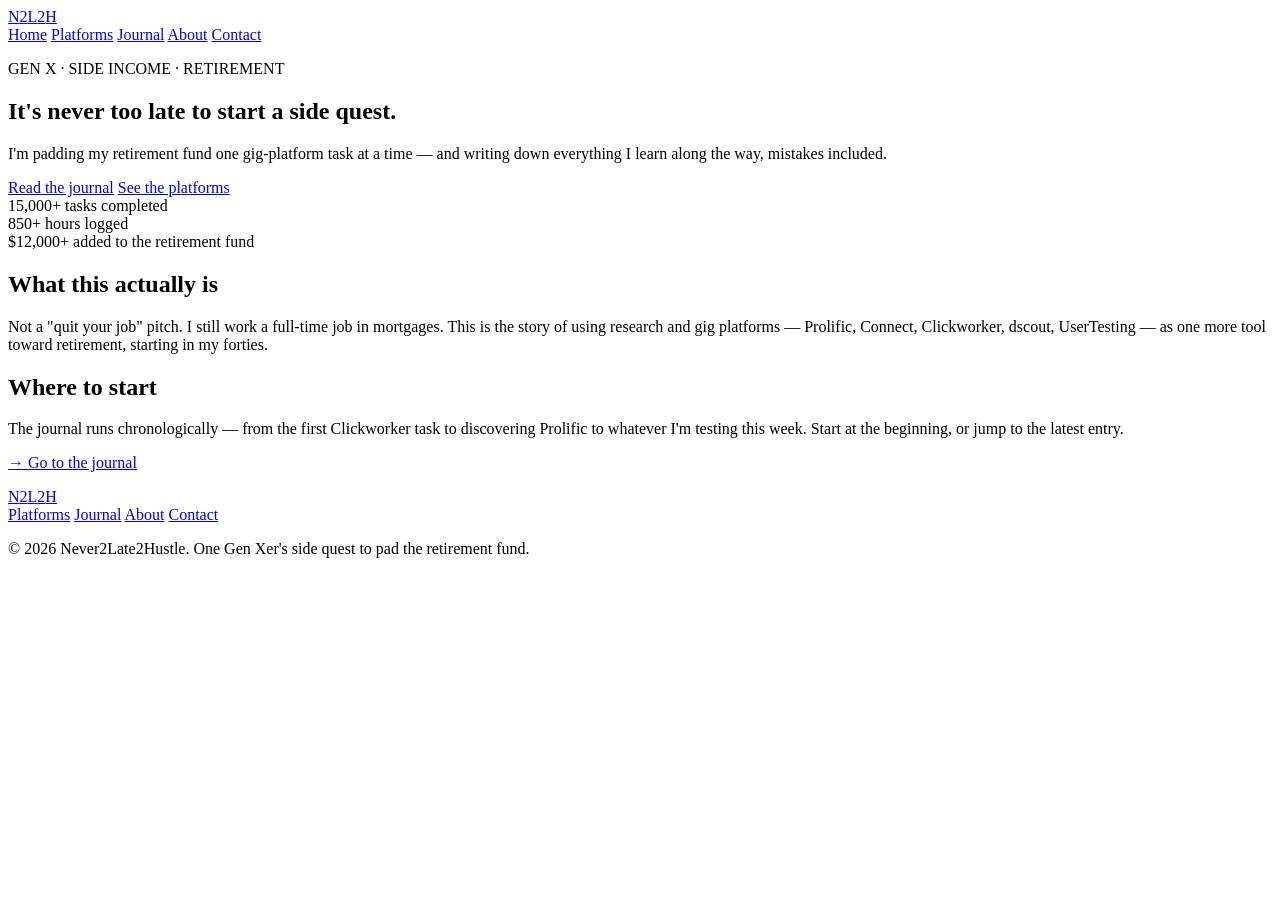
==== index.html @ de8c7974 "Add files via upload" ====
<!DOCTYPE html>
<html lang="en">
<head>
<meta charset="UTF-8">
<meta name="viewport" content="width=device-width, initial-scale=1.0">
<title>Never2Late2Hustle — One Gen Xer's Side Quest to Pad the Retirement Fund</title>
<meta name="description" content="Never2Late2Hustle: one Gen Xer's side quest to pad the retirement fund, one gig-platform task at a time.">
<link rel="preconnect" href="https://fonts.googleapis.com">
<link href="https://fonts.googleapis.com/css2?family=Fraunces:opsz,wght@9..144,500;9..144,600&family=IBM+Plex+Sans:wght@400;500;600&display=swap" rel="stylesheet">
<link rel="stylesheet" href="css/styles.css">
</head>
<body>

<header class="site-header">
  <div class="header-inner">
    <a class="wordmark" href="index.html">N<span class="num">2</span>L<span class="num">2</span>H</a>
    <nav class="site-nav">
      <a href="index.html" class="active">Home</a>
      <a href="platforms.html">Platforms</a>
      <a href="journal.html">Journal</a>
      <a href="about.html">About</a>
      <a href="contact.html">Contact</a>
    </nav>
  </div>
</header>

<main>
  <section class="hero">
    <p class="kicker">GEN X · SIDE INCOME · RETIREMENT</p>
    <h1>It's never too late to start a side quest.</h1>
    <p class="lede">I'm padding my retirement fund one gig-platform task at a time — and writing down everything I learn along the way, mistakes included.</p>
    <div class="cta-row">
      <a class="btn btn-primary" href="journal.html">Read the journal</a>
      <a class="btn btn-ghost" href="platforms.html">See the platforms</a>
    </div>
  </section>

  <div class="ledger">
    <div class="ledger-row">
      <div class="ledger-item">
        <span class="figure"><!-- TODO: confirm before publishing -->15,000+</span>
        <span class="label">tasks completed</span>
      </div>
      <div class="ledger-item">
        <span class="figure"><!-- TODO: confirm before publishing -->850+</span>
        <span class="label">hours logged</span>
      </div>
      <div class="ledger-item">
        <span class="figure"><!-- TODO: confirm before publishing -->$12,000+</span>
        <span class="label">added to the retirement fund</span>
      </div>
    </div>
  </div>

  <section class="section">
    <h2>What this actually is</h2>
    <p class="section-intro">Not a "quit your job" pitch. I still work a full-time job in mortgages. This is the story of using research and gig platforms — Prolific, Connect, Clickworker, dscout, UserTesting — as one more tool toward retirement, starting in my forties.</p>
  </section>

  <section class="section">
    <h2>Where to start</h2>
    <p class="section-intro">The journal runs chronologically — from the first Clickworker task to discovering Prolific to whatever I'm testing this week. Start at the beginning, or jump to the latest entry.</p>
    <p><a href="journal.html">→ Go to the journal</a></p>
  </section>
</main>

<footer class="site-footer">
  <div class="footer-inner">
    <a class="wordmark" href="index.html">N<span class="num">2</span>L<span class="num">2</span>H</a>
    <div class="footer-links">
      <a href="platforms.html">Platforms</a>
      <a href="journal.html">Journal</a>
      <a href="about.html">About</a>
      <a href="contact.html">Contact</a>
    </div>
  </div>
  <p class="footer-note">© <span id="year"></span> Never2Late2Hustle. One Gen Xer's side quest to pad the retirement fund.</p>
</footer>

<script>document.getElementById('year').textContent = new Date().getFullYear();</script>
</body>
</html>
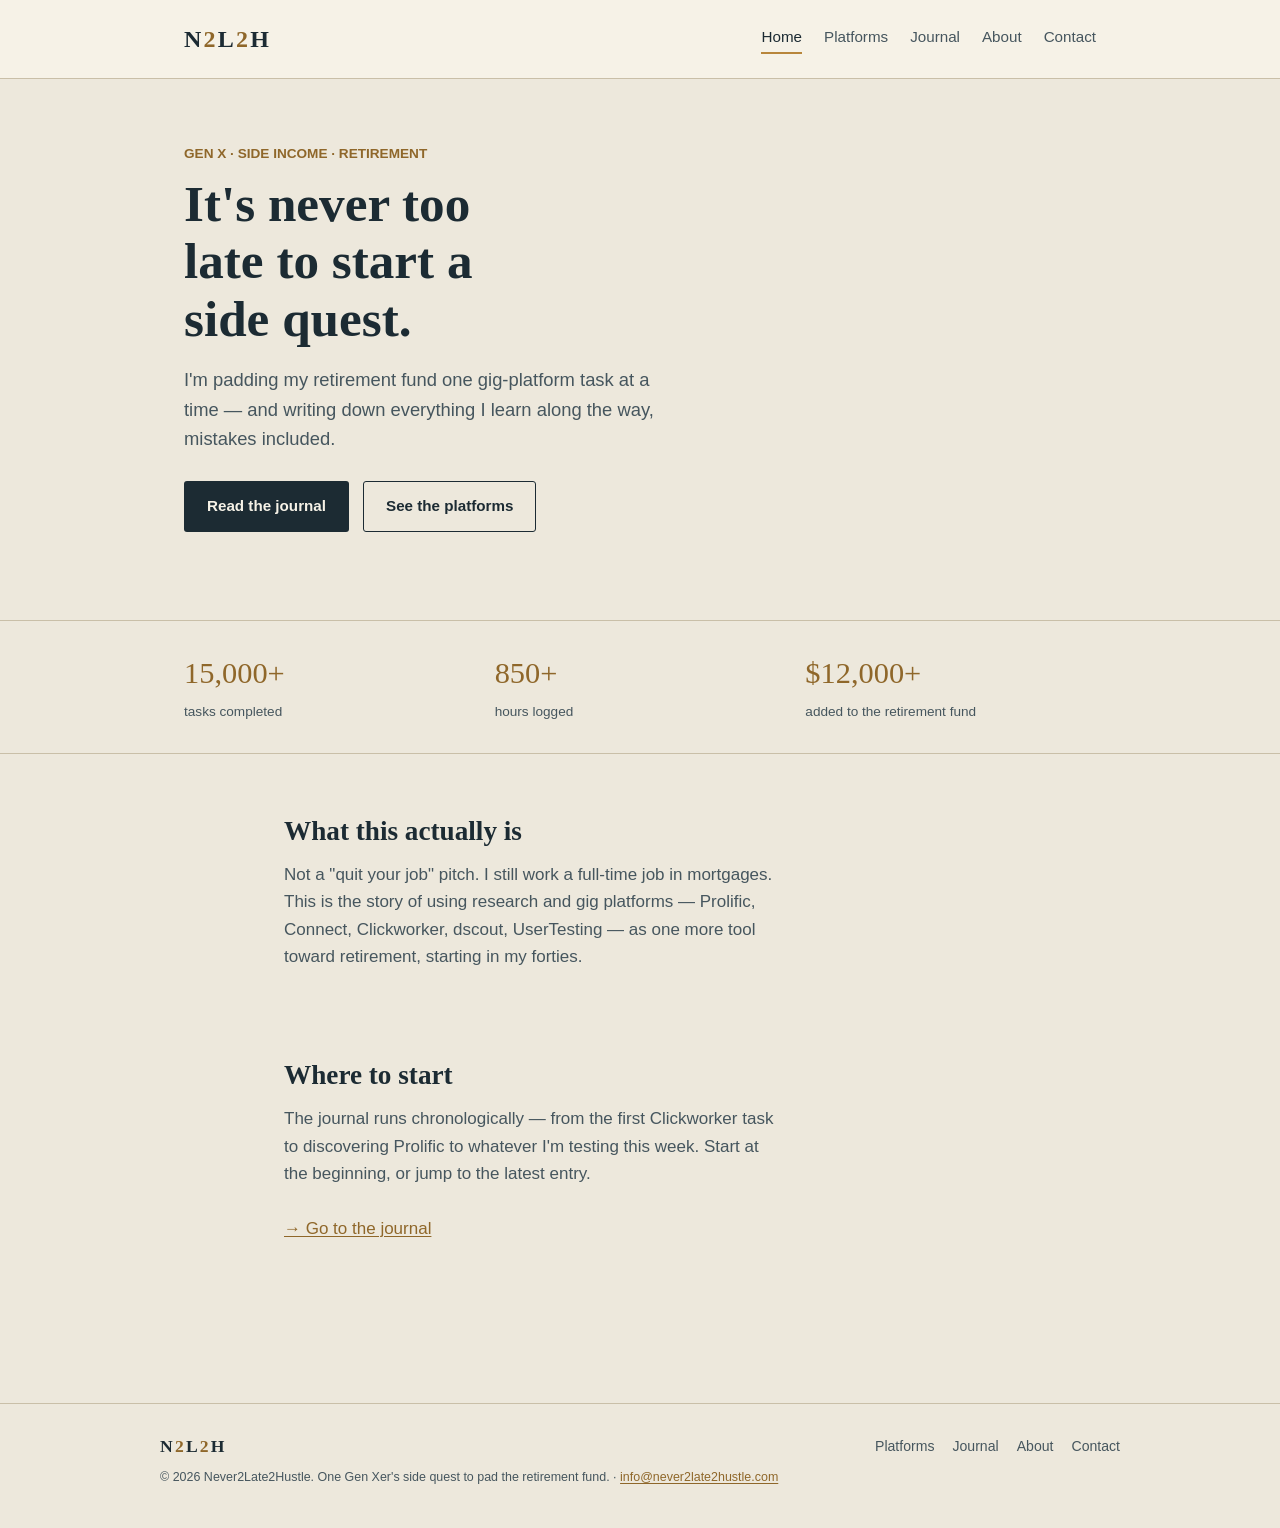
==== commit aace6d31: "Update index.html" ====
--- a/index.html
+++ b/index.html
@@ -74,9 +74,12 @@
       <a href="contact.html">Contact</a>
     </div>
   </div>
-  <p class="footer-note">© <span id="year"></span> Never2Late2Hustle. One Gen Xer's side quest to pad the retirement fund.</p>
+  <p class="footer-note">© <span id="year"></span> Never2Late2Hustle. One Gen Xer's side quest to pad the retirement fund. · <a href="mailto:info@never2late2hustle.com">info@never2late2hustle.com</a></p>
 </footer>
 
 <script>document.getElementById('year').textContent = new Date().getFullYear();</script>
 </body>
 </html>
+
+</body>
+</html>
--- a/css/styles.css
+++ b/css/styles.css
@@ -0,0 +1,278 @@
+/* ============================================
+   Never2Late2Hustle — design tokens
+   Palette: ledger navy + brass, paper ground
+   Type: Fraunces (display serif) / IBM Plex Sans (body)
+   ============================================ */
+
+:root{
+  --paper: #EDE8DC;
+  --paper-raised: #F6F2E7;
+  --ink: #1C2B33;
+  --ink-soft: #46565E;
+  --brass: #B8863B;
+  --brass-deep: #8F672A;
+  --rule: #C9BFA8;
+  --green: #4A6350;
+
+  --serif: "Fraunces", Georgia, serif;
+  --sans: "IBM Plex Sans", -apple-system, BlinkMacSystemFont, "Segoe UI", sans-serif;
+
+  --max: 760px;
+}
+
+*{ box-sizing: border-box; }
+html{ scroll-behavior: smooth; }
+
+body{
+  margin: 0;
+  background: var(--paper);
+  color: var(--ink);
+  font-family: var(--sans);
+  font-size: 17px;
+  line-height: 1.6;
+  -webkit-font-smoothing: antialiased;
+}
+
+a{ color: var(--brass-deep); text-decoration-thickness: 1px; text-underline-offset: 2px; }
+a:hover{ color: var(--ink); }
+
+img{ max-width: 100%; display: block; }
+
+/* ---------- Logo / wordmark ---------- */
+.wordmark{
+  font-family: var(--serif);
+  font-weight: 600;
+  font-size: 1.5rem;
+  letter-spacing: 0.01em;
+  color: var(--ink);
+  text-decoration: none;
+  display: inline-flex;
+  align-items: baseline;
+  gap: 2px;
+}
+.wordmark .num{ color: var(--brass-deep); font-variant-numeric: oldstyle-nums; }
+.wordmark:hover{ color: var(--ink); }
+
+/* ---------- Header / nav ---------- */
+.site-header{
+  border-bottom: 1px solid var(--rule);
+  background: var(--paper-raised);
+}
+.header-inner{
+  max-width: 960px;
+  margin: 0 auto;
+  padding: 20px 24px;
+  display: flex;
+  align-items: center;
+  justify-content: space-between;
+  gap: 16px;
+  flex-wrap: wrap;
+}
+.site-nav{
+  display: flex;
+  gap: 22px;
+  font-size: 0.95rem;
+}
+.site-nav a{
+  color: var(--ink-soft);
+  text-decoration: none;
+  padding-bottom: 3px;
+  border-bottom: 2px solid transparent;
+}
+.site-nav a:hover, .site-nav a.active{
+  color: var(--ink);
+  border-bottom-color: var(--brass);
+}
+
+/* ---------- Layout shells ---------- */
+.container{
+  max-width: var(--max);
+  margin: 0 auto;
+  padding: 0 24px;
+}
+main{ padding-bottom: 80px; }
+
+/* ---------- Hero ---------- */
+.hero{
+  padding: 64px 24px 48px;
+  max-width: 960px;
+  margin: 0 auto;
+}
+.hero .kicker{
+  font-family: var(--sans);
+  font-size: 0.85rem;
+  color: var(--brass-deep);
+  font-weight: 600;
+  margin: 0 0 10px;
+}
+.hero h1{
+  font-family: var(--serif);
+  font-size: clamp(2.1rem, 5vw, 3.2rem);
+  line-height: 1.12;
+  margin: 0 0 18px;
+  max-width: 14ch;
+}
+.hero p.lede{
+  font-size: 1.15rem;
+  color: var(--ink-soft);
+  max-width: 46ch;
+  margin: 0 0 28px;
+}
+.hero .cta-row{ display: flex; gap: 14px; flex-wrap: wrap; }
+
+.btn{
+  display: inline-block;
+  font-family: var(--sans);
+  font-weight: 600;
+  font-size: 0.95rem;
+  padding: 12px 22px;
+  border-radius: 3px;
+  text-decoration: none;
+  border: 1px solid transparent;
+}
+.btn-primary{ background: var(--ink); color: var(--paper-raised); }
+.btn-primary:hover{ background: var(--brass-deep); color: #fff; }
+.btn-ghost{ border-color: var(--ink); color: var(--ink); }
+.btn-ghost:hover{ background: var(--ink); color: var(--paper-raised); }
+
+/* ---------- Stat ledger ---------- */
+.ledger{
+  border-top: 1px solid var(--rule);
+  border-bottom: 1px solid var(--rule);
+  margin: 40px 0 0;
+}
+.ledger-row{
+  max-width: 960px;
+  margin: 0 auto;
+  padding: 28px 24px;
+  display: grid;
+  grid-template-columns: repeat(3, 1fr);
+  gap: 20px;
+}
+.ledger-item{ text-align: left; }
+.ledger-item .figure{
+  font-family: var(--serif);
+  font-size: 1.9rem;
+  color: var(--brass-deep);
+  display: block;
+}
+.ledger-item .label{
+  font-size: 0.85rem;
+  color: var(--ink-soft);
+}
+@media (max-width: 600px){
+  .ledger-row{ grid-template-columns: 1fr; }
+}
+
+/* ---------- Section headings ---------- */
+.section{ max-width: 760px; margin: 0 auto; padding: 56px 24px 0; }
+.section h2{
+  font-family: var(--serif);
+  font-size: 1.7rem;
+  margin: 0 0 8px;
+}
+.section .section-intro{
+  color: var(--ink-soft);
+  max-width: 52ch;
+  margin: 0 0 28px;
+}
+
+/* ---------- Platform cards (deliberately not identical rounded-card kit) ---------- */
+.platform-list{ display: flex; flex-direction: column; }
+.platform-row{
+  display: grid;
+  grid-template-columns: 140px 1fr;
+  gap: 20px;
+  padding: 20px 0;
+  border-top: 1px solid var(--rule);
+}
+.platform-row:last-child{ border-bottom: 1px solid var(--rule); }
+.platform-row .name{
+  font-family: var(--serif);
+  font-size: 1.1rem;
+  padding-top: 2px;
+}
+.platform-row .status{
+  display: inline-block;
+  font-size: 0.75rem;
+  color: var(--green);
+  margin-top: 4px;
+}
+.platform-row p{ margin: 0; color: var(--ink-soft); }
+@media (max-width: 560px){
+  .platform-row{ grid-template-columns: 1fr; gap: 4px; }
+}
+
+/* ---------- Journal list ---------- */
+.entry{
+  padding: 24px 0;
+  border-top: 1px solid var(--rule);
+}
+.entry:last-child{ border-bottom: 1px solid var(--rule); }
+.entry .date{
+  font-size: 0.82rem;
+  color: var(--brass-deep);
+  font-weight: 600;
+}
+.entry h3{
+  font-family: var(--serif);
+  font-size: 1.35rem;
+  margin: 6px 0 8px;
+}
+.entry h3 a{ color: var(--ink); text-decoration: none; }
+.entry h3 a:hover{ color: var(--brass-deep); }
+.entry p{ color: var(--ink-soft); margin: 0; }
+
+/* ---------- Forms ---------- */
+.form-row{ display: flex; gap: 10px; flex-wrap: wrap; margin-top: 8px; }
+input[type="email"], input[type="text"], textarea{
+  font-family: var(--sans);
+  font-size: 0.95rem;
+  padding: 11px 14px;
+  border: 1px solid var(--rule);
+  border-radius: 3px;
+  background: var(--paper-raised);
+  color: var(--ink);
+  flex: 1;
+  min-width: 200px;
+}
+textarea{ width: 100%; min-height: 140px; resize: vertical; }
+label{ display: block; font-size: 0.85rem; color: var(--ink-soft); margin: 16px 0 6px; }
+form .btn{ border: none; cursor: pointer; }
+
+/* ---------- Footer ---------- */
+.site-footer{
+  border-top: 1px solid var(--rule);
+  margin-top: 64px;
+  padding: 28px 24px 40px;
+}
+.footer-inner{
+  max-width: 960px;
+  margin: 0 auto;
+  display: flex;
+  justify-content: space-between;
+  align-items: center;
+  flex-wrap: wrap;
+  gap: 12px;
+}
+.footer-inner .wordmark{ font-size: 1.1rem; }
+.footer-links{ display: flex; gap: 18px; font-size: 0.88rem; }
+.footer-links a{ color: var(--ink-soft); text-decoration: none; }
+.footer-links a:hover{ color: var(--ink); }
+.footer-note{
+  max-width: 960px;
+  margin: 8px auto 0;
+  font-size: 0.78rem;
+  color: var(--ink-soft);
+}
+
+/* ---------- Reduced motion ---------- */
+@media (prefers-reduced-motion: reduce){
+  html{ scroll-behavior: auto; }
+}
+
+/* ---------- Focus visibility ---------- */
+a:focus-visible, button:focus-visible, input:focus-visible, textarea:focus-visible{
+  outline: 2px solid var(--brass-deep);
+  outline-offset: 2px;
+}
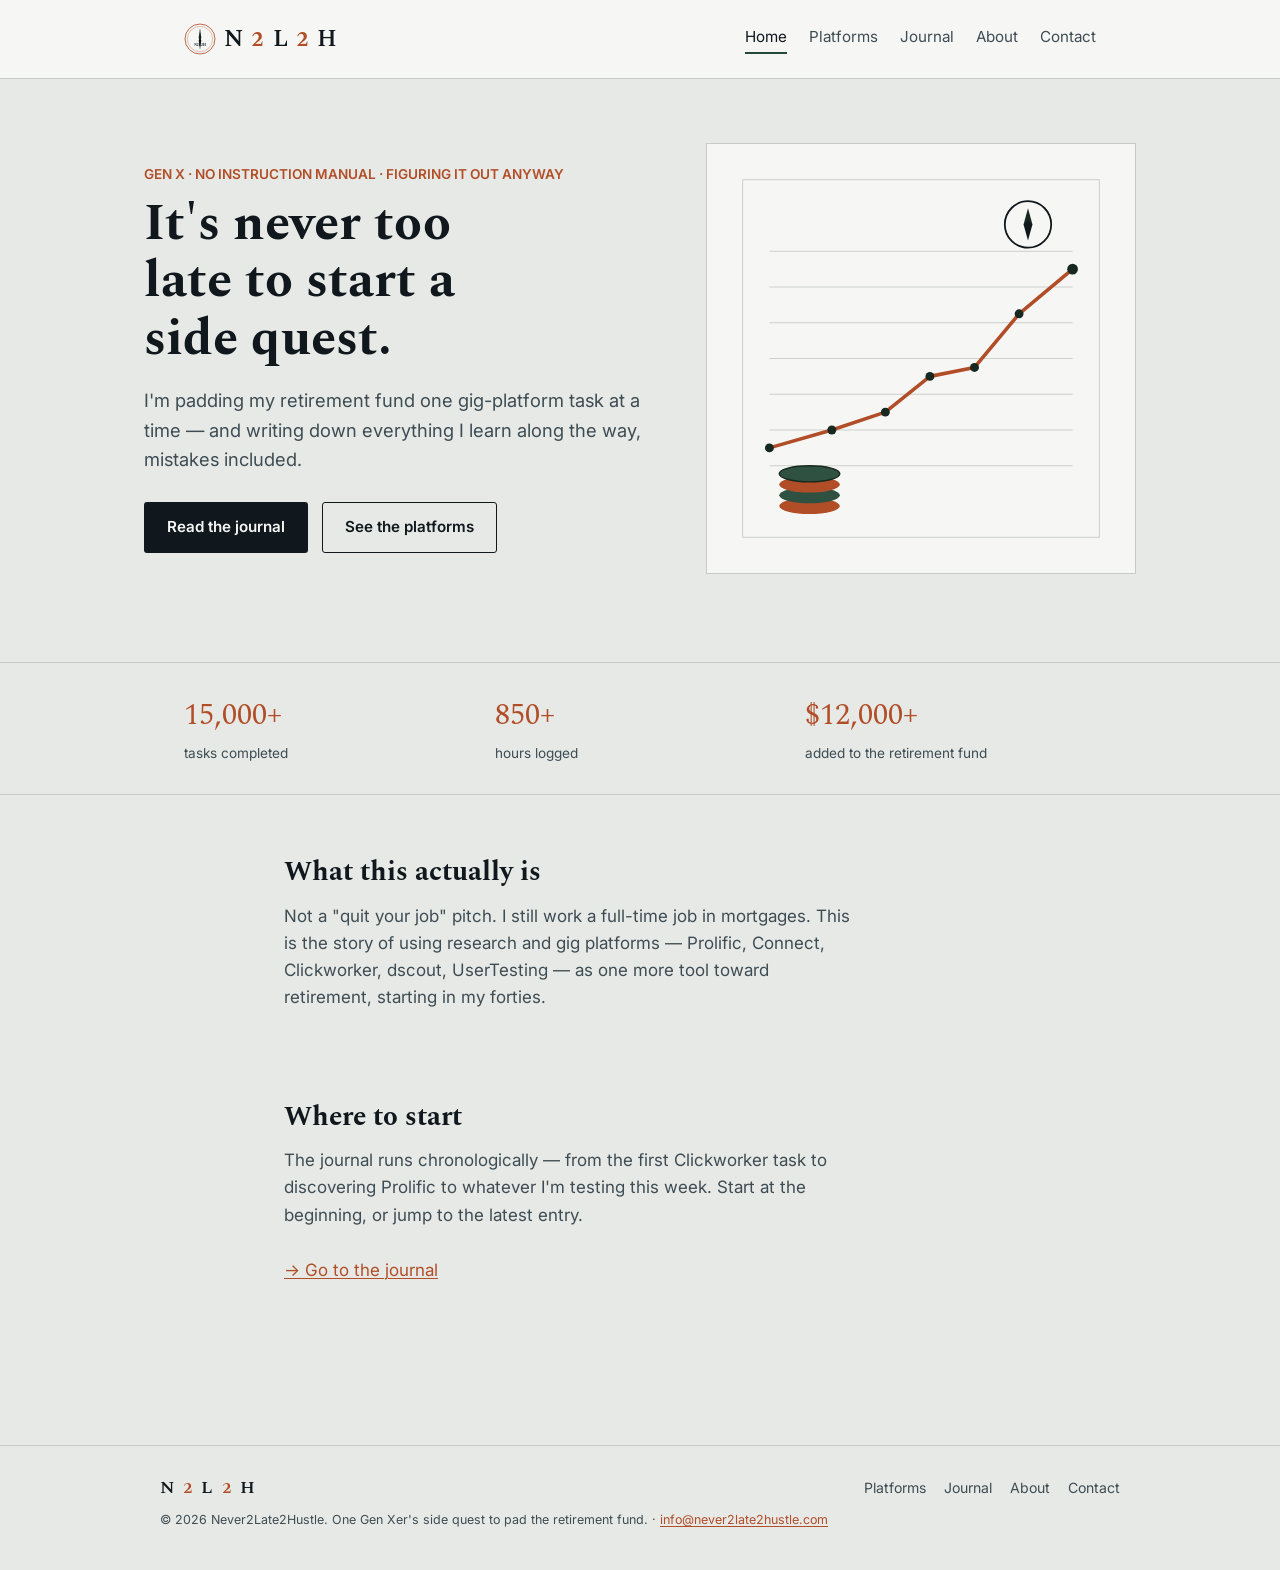
==== commit 672519ea: "Add files via upload" ====
--- a/index.html
+++ b/index.html
@@ -5,15 +5,35 @@
 <meta name="viewport" content="width=device-width, initial-scale=1.0">
 <title>Never2Late2Hustle — One Gen Xer's Side Quest to Pad the Retirement Fund</title>
 <meta name="description" content="Never2Late2Hustle: one Gen Xer's side quest to pad the retirement fund, one gig-platform task at a time.">
+<link rel="canonical" href="https://never2late2hustle.com/">
+<meta property="og:type" content="website">
+<meta property="og:title" content="Never2Late2Hustle — One Gen Xer's Side Quest to Pad the Retirement Fund">
+<meta property="og:description" content="One Gen Xer's side quest to pad the retirement fund, one gig-platform task at a time.">
+<meta property="og:url" content="https://never2late2hustle.com/">
+<meta property="og:image" content="https://never2late2hustle.com/img/hero-ledger.svg">
+<meta name="twitter:card" content="summary_large_image">
+<meta name="twitter:title" content="Never2Late2Hustle">
+<meta name="twitter:description" content="One Gen Xer's side quest to pad the retirement fund.">
+<meta name="twitter:image" content="https://never2late2hustle.com/img/hero-ledger.svg">
+<script type="application/ld+json">
+{
+  "@context": "https://schema.org",
+  "@type": "WebSite",
+  "name": "Never2Late2Hustle",
+  "url": "https://never2late2hustle.com/",
+  "description": "One Gen Xer's side quest to pad the retirement fund, one gig-platform task at a time."
+}
+</script>
 <link rel="preconnect" href="https://fonts.googleapis.com">
-<link href="https://fonts.googleapis.com/css2?family=Fraunces:opsz,wght@9..144,500;9..144,600&family=IBM+Plex+Sans:wght@400;500;600&display=swap" rel="stylesheet">
+<link href="https://fonts.googleapis.com/css2?family=Spectral:wght@500;600;700&family=Inter:wght@400;500;600;700&display=swap" rel="stylesheet">
+<link rel="icon" type="image/svg+xml" href="img/logo-mark.svg">
 <link rel="stylesheet" href="css/styles.css">
 </head>
 <body>
 
 <header class="site-header">
   <div class="header-inner">
-    <a class="wordmark" href="index.html">N<span class="num">2</span>L<span class="num">2</span>H</a>
+    <a class="wordmark" href="index.html"><img src="img/logo-mark.svg" alt="">N<span class="num">2</span>L<span class="num">2</span>H</a>
     <nav class="site-nav">
       <a href="index.html" class="active">Home</a>
       <a href="platforms.html">Platforms</a>
@@ -25,14 +45,18 @@
 </header>
 
 <main>
-  <section class="hero">
-    <p class="kicker">GEN X · SIDE INCOME · RETIREMENT</p>
-    <h1>It's never too late to start a side quest.</h1>
-    <p class="lede">I'm padding my retirement fund one gig-platform task at a time — and writing down everything I learn along the way, mistakes included.</p>
-    <div class="cta-row">
-      <a class="btn btn-primary" href="journal.html">Read the journal</a>
-      <a class="btn btn-ghost" href="platforms.html">See the platforms</a>
+  <section class="hero with-media">
+    <div class="hero-copy">
+      <p class="kicker">GEN X · NO INSTRUCTION MANUAL · FIGURING IT OUT ANYWAY</p>
+      <h1>It's never too late to start a side quest.</h1>
+      <p class="lede">I'm padding my retirement fund one gig-platform task at a time — and writing down everything I learn along the way, mistakes included.</p>
+      <div class="cta-row">
+        <a class="btn btn-primary" href="journal.html">Read the journal</a>
+        <a class="btn btn-ghost" href="platforms.html">See the platforms</a>
+      </div>
     </div>
+    <!-- TODO: swap img/hero-ledger.svg for a real photo (workspace, laptop, whatever fits the documentary feel) -->
+    <div class="hero-media"><img src="img/hero-ledger.svg" alt="Ledger illustration"></div>
   </section>
 
   <div class="ledger">
@@ -80,6 +104,3 @@
 <script>document.getElementById('year').textContent = new Date().getFullYear();</script>
 </body>
 </html>
-
-</body>
-</html>
--- a/css/styles.css
+++ b/css/styles.css
@@ -1,21 +1,22 @@
 /* ============================================
    Never2Late2Hustle — design tokens
-   Palette: ledger navy + brass, paper ground
+   Palette: navy ink + pine + rust, stone paper ground
    Type: Fraunces (display serif) / IBM Plex Sans (body)
    ============================================ */
 
 :root{
-  --paper: #EDE8DC;
-  --paper-raised: #F6F2E7;
-  --ink: #1C2B33;
-  --ink-soft: #46565E;
-  --brass: #B8863B;
-  --brass-deep: #8F672A;
-  --rule: #C9BFA8;
-  --green: #4A6350;
-
-  --serif: "Fraunces", Georgia, serif;
-  --sans: "IBM Plex Sans", -apple-system, BlinkMacSystemFont, "Segoe UI", sans-serif;
+  --paper: #E7E9E6;
+  --paper-raised: #F6F7F5;
+  --ink: #10181D;
+  --ink-soft: #3E4C53;
+  --pine: #24493A;
+  --pine-deep: #16281F;
+  --rust: #B14E28;
+  --rule: #C7CBC5;
+  --green: #24493A;
+
+  --serif: "Spectral", Georgia, serif;
+  --sans: "Inter", -apple-system, BlinkMacSystemFont, "Segoe UI", sans-serif;
 
   --max: 760px;
 }
@@ -33,7 +34,7 @@
   -webkit-font-smoothing: antialiased;
 }
 
-a{ color: var(--brass-deep); text-decoration-thickness: 1px; text-underline-offset: 2px; }
+a{ color: var(--rust); text-decoration-thickness: 1px; text-underline-offset: 2px; }
 a:hover{ color: var(--ink); }
 
 img{ max-width: 100%; display: block; }
@@ -47,10 +48,11 @@
   color: var(--ink);
   text-decoration: none;
   display: inline-flex;
-  align-items: baseline;
-  gap: 2px;
-}
-.wordmark .num{ color: var(--brass-deep); font-variant-numeric: oldstyle-nums; }
+  align-items: center;
+  gap: 8px;
+}
+.wordmark img{ width: 32px; height: 32px; }
+.wordmark .num{ color: var(--rust); font-variant-numeric: oldstyle-nums; }
 .wordmark:hover{ color: var(--ink); }
 
 /* ---------- Header / nav ---------- */
@@ -81,7 +83,7 @@
 }
 .site-nav a:hover, .site-nav a.active{
   color: var(--ink);
-  border-bottom-color: var(--brass);
+  border-bottom-color: var(--pine);
 }
 
 /* ---------- Layout shells ---------- */
@@ -92,16 +94,33 @@
 }
 main{ padding-bottom: 80px; }
 
-/* ---------- Hero ---------- */
+/* ---------- Hero (with media) ---------- */
 .hero{
   padding: 64px 24px 48px;
-  max-width: 960px;
-  margin: 0 auto;
+  max-width: 1040px;
+  margin: 0 auto;
+  display: grid;
+  grid-template-columns: 1fr;
+  gap: 36px;
+  align-items: center;
+}
+.hero.with-media{ grid-template-columns: 1.1fr 0.9fr; }
+.hero-copy{ max-width: 46ch; }
+.hero-media{
+  aspect-ratio: 1 / 1;
+  border: 1px solid var(--rule);
+  background: var(--paper-raised);
+  overflow: hidden;
+}
+.hero-media img{ width: 100%; height: 100%; object-fit: cover; }
+@media (max-width: 760px){
+  .hero.with-media{ grid-template-columns: 1fr; }
+  .hero-media{ order: -1; max-width: 340px; margin: 0 auto; }
 }
 .hero .kicker{
   font-family: var(--sans);
   font-size: 0.85rem;
-  color: var(--brass-deep);
+  color: var(--rust);
   font-weight: 600;
   margin: 0 0 10px;
 }
@@ -131,7 +150,7 @@
   border: 1px solid transparent;
 }
 .btn-primary{ background: var(--ink); color: var(--paper-raised); }
-.btn-primary:hover{ background: var(--brass-deep); color: #fff; }
+.btn-primary:hover{ background: var(--rust); color: #fff; }
 .btn-ghost{ border-color: var(--ink); color: var(--ink); }
 .btn-ghost:hover{ background: var(--ink); color: var(--paper-raised); }
 
@@ -153,7 +172,7 @@
 .ledger-item .figure{
   font-family: var(--serif);
   font-size: 1.9rem;
-  color: var(--brass-deep);
+  color: var(--rust);
   display: block;
 }
 .ledger-item .label{
@@ -177,16 +196,64 @@
   margin: 0 0 28px;
 }
 
-/* ---------- Platform cards (deliberately not identical rounded-card kit) ---------- */
-.platform-list{ display: flex; flex-direction: column; }
+/* ---------- Journal list (with thumbnails) ---------- */
+.entry{
+  display: grid;
+  grid-template-columns: 96px 1fr;
+  gap: 20px;
+  padding: 24px 0;
+  border-top: 1px solid var(--rule);
+}
+.entry:last-child{ border-bottom: 1px solid var(--rule); }
+.entry .thumb{
+  width: 96px;
+  height: 96px;
+  border: 1px solid var(--rule);
+  overflow: hidden;
+  background: var(--paper-raised);
+}
+.entry .thumb img{ width: 100%; height: 100%; object-fit: cover; }
+.entry .date{
+  font-size: 0.82rem;
+  color: var(--rust);
+  font-weight: 600;
+}
+.entry h3{
+  font-family: var(--serif);
+  font-size: 1.35rem;
+  margin: 6px 0 8px;
+}
+.entry h3 a{ color: var(--ink); text-decoration: none; }
+.entry h3 a:hover{ color: var(--rust); }
+.entry p{ color: var(--ink-soft); margin: 0; }
+@media (max-width: 480px){
+  .entry{ grid-template-columns: 64px 1fr; gap: 14px; }
+  .entry .thumb{ width: 64px; height: 64px; }
+}
+
+/* ---------- Platform badges ---------- */
 .platform-row{
   display: grid;
-  grid-template-columns: 140px 1fr;
-  gap: 20px;
+  grid-template-columns: 56px 100px 1fr;
+  gap: 18px;
   padding: 20px 0;
   border-top: 1px solid var(--rule);
+  align-items: start;
 }
 .platform-row:last-child{ border-bottom: 1px solid var(--rule); }
+.platform-badge{
+  width: 44px;
+  height: 44px;
+  border-radius: 50%;
+  background: var(--ink);
+  color: var(--paper-raised);
+  font-family: var(--serif);
+  font-weight: 600;
+  font-size: 1.1rem;
+  display: flex;
+  align-items: center;
+  justify-content: center;
+}
 .platform-row .name{
   font-family: var(--serif);
   font-size: 1.1rem;
@@ -200,28 +267,28 @@
 }
 .platform-row p{ margin: 0; color: var(--ink-soft); }
 @media (max-width: 560px){
-  .platform-row{ grid-template-columns: 1fr; gap: 4px; }
-}
-
-/* ---------- Journal list ---------- */
-.entry{
-  padding: 24px 0;
-  border-top: 1px solid var(--rule);
-}
-.entry:last-child{ border-bottom: 1px solid var(--rule); }
-.entry .date{
-  font-size: 0.82rem;
-  color: var(--brass-deep);
-  font-weight: 600;
-}
-.entry h3{
-  font-family: var(--serif);
-  font-size: 1.35rem;
-  margin: 6px 0 8px;
-}
-.entry h3 a{ color: var(--ink); text-decoration: none; }
-.entry h3 a:hover{ color: var(--brass-deep); }
-.entry p{ color: var(--ink-soft); margin: 0; }
+  .platform-row{ grid-template-columns: 44px 1fr; }
+  .platform-row .name-col{ grid-column: 2; }
+}
+
+/* ---------- About portrait ---------- */
+.about-layout{
+  display: grid;
+  grid-template-columns: 200px 1fr;
+  gap: 32px;
+  align-items: start;
+}
+.about-portrait{
+  width: 200px;
+  height: 200px;
+  border: 1px solid var(--rule);
+  overflow: hidden;
+}
+.about-portrait img{ width: 100%; height: 100%; object-fit: cover; }
+@media (max-width: 620px){
+  .about-layout{ grid-template-columns: 1fr; }
+  .about-portrait{ margin: 0 auto; }
+}
 
 /* ---------- Forms ---------- */
 .form-row{ display: flex; gap: 10px; flex-wrap: wrap; margin-top: 8px; }
@@ -273,6 +340,6 @@
 
 /* ---------- Focus visibility ---------- */
 a:focus-visible, button:focus-visible, input:focus-visible, textarea:focus-visible{
-  outline: 2px solid var(--brass-deep);
+  outline: 2px solid var(--rust);
   outline-offset: 2px;
 }
